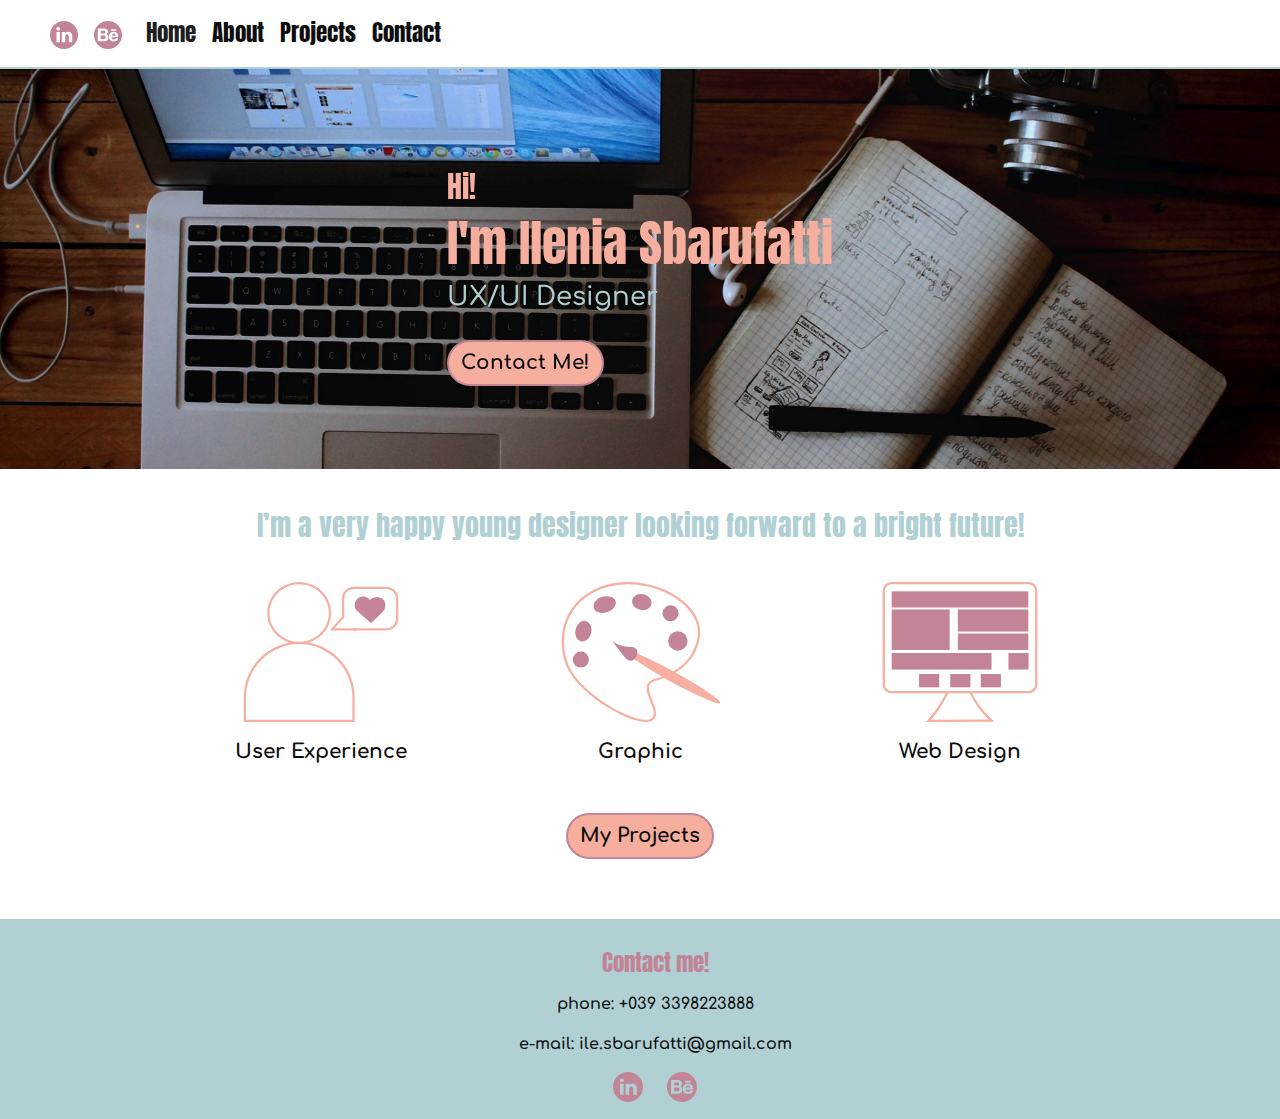
==== index.html @ ed9b3663 "start project" ====
<!DOCTYPE html>
<html lang='en'>
  <head>
    <meta charset='UTF-8'/>
    <meta name="viewport" content="width=device-width, initial-scale=1.0, maximum-scale=1.0"/>
    <title>Ilenia Sbarufatti - Portfolio</title>
    <link rel="preconnect" href="https://fonts.gstatic.com">
    <link href="https://fonts.googleapis.com/css2?family=Anton&display=swap" rel="stylesheet">
    <link rel="preconnect" href="https://fonts.gstatic.com">
    <link href="https://fonts.googleapis.com/css2?family=Comfortaa:wght@300;400;500;600;700&display=swap" rel="stylesheet">
    <link href="css/bootstrap.css" rel="stylesheet" type="text/css">
    <link rel='stylesheet' href='stile.css'/>
    <script src="https://ajax.googleapis.com/ajax/libs/jquery/1.12.4/jquery.min.js"></script>
  <script src="https://code.jquery.com/jquery-3.5.1.slim.min.js" integrity="sha384-DfXdz2htPH0lsSSs5nCTpuj/zy4C+OGpamoFVy38MVBnE+IbbVYUew+OrCXaRkfj" crossorigin="anonymous"></script>
  <script src="https://cdn.jsdelivr.net/npm/popper.js@1.16.0/dist/umd/popper.min.js" integrity="sha384-Q6E9RHvbIyZFJoft+2mJbHaEWldlvI9IOYy5n3zV9zzTtmI3UksdQRVvoxMfooAo" crossorigin="anonymous"></script>
  <script src="https://stackpath.bootstrapcdn.com/bootstrap/4.5.0/js/bootstrap.min.js" integrity="sha384-OgVRvuATP1z7JjHLkuOU7Xw704+h835Lr+6QL9UvYjZE3Ipu6Tp75j7Bh/kR0JKI" crossorigin="anonymous"></script>
  <!-- Latest compiled and minified JavaScript -->

  </head>

  <body class="home">

    <nav class="navbar navbar-expand-lg navbar-light sticky-top">
      <a class="navbar-brand" href="https://www.linkedin.com/in/ilenia-sbarufatti/" target="_blank"><img src="img/icone_contact/linkedin.svg"></a>
      <a class="navbar-brand" href="https://www.behance.net/ileniasbarufatti" target="_blank"><img src="img/icone_contact/behance-logo.svg"></a>

      <button class="navbar-toggler" type="button" data-toggle="collapse" data-target="#navbarNav" aria-controls="navbarNav" aria-expanded="false" aria-label="Toggle navigation">
        <span class="navbar-toggler-icon"></span>
      </button>
      <div class="collapse navbar-collapse" id="navbarNav">
        <ul class="navbar-nav">
          <li class="nav-item active">
            <a class="nav-link" href="index.html">Home <span class="sr-only">(current)</span></a>
          </li>
          <li class="nav-item">
            <a class="nav-link" href="about.html">About</a>
          </li>
          <li class="nav-item">
            <a class="nav-link" href="project.html">Projects</a>
          </li>
          <li class="nav-item">
            <a class="nav-link" href="contact.html">Contact</a>
          </li>
        </ul>
      </div>
    </nav>

    <div class="header_home">
        <div class="titolo">
        <h1 id="hi">Hi!</h1>
        <h1>I'm Ilenia Sbarufatti</h1>
        <h2>UX/UI Designer</h2>
        <a class="btn btn-primary" href="contact.html" role="button">Contact Me!</a>
      </div>
    </div>

    <div class="page">
      <h3 class="happy_designer">I’m a very happy young designer looking forward to a bright future!</h3>
      <div class="icone_cont">
        <div class="icone_home">
          <a href="project.html#ux"><img src="img/icone_grandi/icona_ux.svg"/>
          <p>User Experience</p></a>
        </div>

        <div class="icone_home">
          <a href="project.html#graphic"><img src="img/icone_grandi/icona_grafica.svg"/>
          <p>Graphic</p></a>
        </div>

        <div class="icone_home">
          <a href="project.html#web"><img src="img/icone_grandi/icona_web_design.svg"/>
          <p>Web Design</p></a>
        </div>

      </div>
      <div class="bottone_project">
        <a class="btn btn-primary button_projects" href="project.html" role="button">My Projects</a>
      </div>

    </div> <!-- page -->

    <div class="footer">
      <div class="footer_content">
        <div class="contact_footer">
          <h3>Contact me!</h3>
          <a href="tel:339-8223-888"><p>phone: +039 3398223888</p></a>
          <a href="mailto:ile.sbarufatti@gmail.com" target="_blank"><p>e-mail: ile.sbarufatti@gmail.com</p></a>
          <a href="https://www.linkedin.com/in/ilenia-sbarufatti/" target="_blank"><img src="img/icone_contact/linkedin.svg" class="social"></a>
          <a href="https://www.behance.net/ileniasbarufatti" target="_blank"><img src="img/icone_contact/behance-logo.svg" class="social"></a>
        </div>
      </div>
    </div>

  </body>

</html>
---- stile.css ----
* {
  margin: 0;
  padding: 0;
  box-sizing: border-box;
}

/*font titoli
font-family: 'Anton', sans-serif;
*/

/*font testo
font-family: 'Comfortaa', cursive;
*/

/* COLOR PALETTE
nero: #0D0D0D;
rosa scuro: #C18497;
rosa chiaro: #F8C8D3;
pesca: #F6AF9E;
azzurro: #B0D0D3;
*/

p {
  font-family: 'Comfortaa', cursive;
  font-size: 16px;
  color: #0D0D0D;
  font-weight: 600;
}

h1 {
  font-family: 'Anton', sans-serif;
  color: #F6AF9E;
}

h2 {
  font-family: 'Comfortaa', cursive;
}

h3 {
  font-family: 'Anton', sans-serif;
  font-size: 23px;
  color: #0D0D0D;
}

nav.navbar-light {
  background-color: white;
  padding-left: 50px;
  border-bottom: 2.5px solid #B0D0D3;
}

button.navbar-toggler {
  background-color: #B0D0D3;
  border: 0px;

}

ul.navbar-nav {
  text-align: right;
  font-family: 'Anton', sans-serif;
  color: #0D0D0D;
  font-size: 23px;

}

.navbar-light .navbar-nav .nav-link{
    color: #0D0D0D;
}

.navbar-light .navbar-nav .nav-link:hover{
    color: #B0D0D3;
}

.header_home h1 {
  font-size: 50px;
}
h1#hi {
  font-size: 30px;
}
h2 {
  font-size: 30px;
  color: #B0D0D3
}

.header_home {
  height: 400px;
  display: flex;
  flex-direction: column;
  align-items: center;
  width: 100%;
  background-image: url(img/home_img.jpg);
  background-position: center;
  background-repeat: no-repeat;
  background-size: cover;

}

.titolo {
  margin-top: 100px;
  filter: brightness(100%);
}

a.btn.btn-primary {
  background-color: #F6AF9E;
  font-family: 'Comfortaa', cursive;
  font-size: 20px;
  font-weight: 700;
  color: #0D0D0D;
  border: 2px solid #C18497;
  border-radius: 30px;
  margin-top: 20px;
}

a.btn.btn-primary:hover {
  background-color: #C18497;
}

a.btn.btn-primary::selection {
  background-color: #C18497;
}

h3.happy_designer {
  color: #B0D0D3;
  text-align: center;
  margin-top: 40px;
}

.icone_home img {
  width: 105px;
  height: 92px;
  margin-bottom: 15px;
}

.icone_home {
  text-align: center;
  margin: 0 auto;
}


.icone_home p {
  font-weight: 700;
  font-size: 20px;
  justify-content: center;
}

.icone_home a {
  text-decoration: none;
}

.icone_home a :hover {
  color:#B0D0D3;
}

.icone_cont {
margin: 40px 0px 10px 0px;
}

.bottone_project {
  text-align: center;
  margin: 0 auto;
  margin-bottom: 40px;
}

.footer {
  height: 200px;
  width: 100%;
  background-color: #B0D0D3;
  margin-top: 60px;
  padding-left: 30px;
}

.footer img {
  width: 30px;
  height: 30px;
}

.navbar-brand img {
  width: 28px;
  height: 28px;
}

.footer_content {
  max-width: 960px;
  margin: 0 auto;
  display: flex;
  flex-direction: column;
  align-items: center;
  padding-top: 30px;
  text-align: center;
}

.contact_footer h3{
  margin-bottom: 15px;
  color: #C18497;
}
.contact_footer a {
  text-decoration: none;
}

.contact_footer a :hover {
  color: white;
}



.contact_footer img.social {
  margin: 0px 10px;
}

/*About*/

h1.titolo_page {
  font-size: 40px;
  color: #0D0D0D;
  background-color: #B0D0D3;
  padding: 20px 0px 20px 40px;
  margin-bottom: 0;
}

.header_about {
  height: 350px;
  width: 100%;
  display: flex;
  justify-content: center;
  flex-direction: column;
  align-items: flex-end;
  background-image: url("img/profilo_desktop2.png");
  background-position: left;
  background-repeat: no-repeat;
}

h1.grande {
  font-size: 70px;
}

.intro {
  background-color: #F8C8D3;
  margin-top: 20px;
  margin-bottom: 40px;
  padding: 20px;
}

.intro p {
  font-size: 18px;
}

img.cv {
  width: 71px;
  height: 54px;
}
.cv_icone {
  text-align: center;
  margin: 0 auto;
  margin-top: 20px;
  margin-bottom: 20px;
}

.date {
  text-align: center;
  margin-top: 30px;
  margin-bottom: 30px;
}

.date h3 {
  font-size: 22px;
  color: #B0D0D3;
  padding: 5px;
  border: 2px solid #C18497;
  border-radius: 2px;
}

.linea {
  height: 32px;
  width: 2px;
  background-color: #C18497;
  margin-top: 0;
  text-align: center;
  margin: 0 auto;
  margin-bottom: 10px;
}
a.btn.btn-primary.button_cv {
  margin-top: 0px;
}

.skill_icon img {
  width: 56px;
  height: 50px;
  margin-top: 10px;
  margin-bottom: 10px;
}

.skills {
  display: flex;
  flex-direction: row;
  justify-content: space-around;
  text-align: center;
  margin: 0 auto;
  margin-bottom: 20px;
}

h3.skill_title {
  font-size: 20px;
  text-align: center;
  margin: 0 auto;
  color: #C18497;
  border: 2px solid #B0D0D3;
  padding: 5px;
  border-radius: 2px;
  width: 170px;

}

.linea_skill {
  height: 32px;
  width: 2px;
  background-color: #B0D0D3;
  margin-top: 0;
  text-align: center;
  margin: 0 auto;
}

/* PROJECTS*/

.header_projects {
  height: 350px;
  background-image: url("img/work.png");
  background-repeat: no-repeat;
  background-size: cover;
  width: 100%;
  display: flex;
  justify-content: center;
  flex-direction: column;
  align-items: flex-end;
}

.header_title {
  max-width: 960px;
  margin: 0 auto;
}

.projects_head h1 {
  color: #0D0D0D;
}

.port_title {
  text-align: center;
  margin-top: 30px;
}

.card-title {
  color: #B0D0D3;
  font-size: 20px;
  margin-top: 15px;
}
.card {
  height: 400px;
  width: 300px;;
  margin-top: 20px;
  margin-bottom: 20px;
  border: 2px solid #F8C8D3;
  box-shadow: 0 4px 8px 0 rgba(0, 0, 0, 0.2), 0 6px 10px 0 rgba(0, 0, 0, 0.15);
}

.card-img-1 {
  height: 200px;
  width: 300px;
  text-align: center;
  margin: 0 auto;
  background-image: url("img/gbin.svg");
  background-position: center;
  background-repeat: no-repeat;
  background-size: contain;
}

.card-img-2 {
  height: 200px;
  width: 300px;
  text-align: center;
  margin: 0 auto;
  background-image: url("img/mycare_logo.png");
  background-position: center;
  background-repeat: no-repeat;
  background-size: contain;
}

.card-img-3 {
  height: 200px;
  width: 300px;
  text-align: center;
  margin: 0 auto;
  background-image: url("img/circle_wear.svg");
  background-position: center;
  background-repeat: no-repeat;
  background-size: contain;
}

.card-img-4 {
  height: 200px;
  width: 300px;
  text-align: center;
  margin: 0 auto;
  background-image: url("img/jpic.jpg");
  background-position: center;
  background-repeat: no-repeat;
  background-size: cover;
}

.card-img-5 {
  height: 200px;
  width: 300px;
  text-align: center;
  margin: 0 auto;
  background-image: url("img/estetica_logo.png");
  background-position: center;
  background-repeat: no-repeat;
  background-size: contain;
}

a.btn.btn-primary.findout {
  margin-top: 10px;
}

.portfolio {
  text-align: center;
  margin: 0 auto;
  display: flex;
  flex-direction: column;
  align-items: center;
}

/* CONTACT */

.header_contact {
  height: 350px;
  background-image: url("img/posta.png");
  background-repeat: no-repeat;
  background-size: cover;
  background-position: center;
  width: 100%;
  display: flex;
  flex-direction: column;
  justify-content: center;
  align-items: flex-end;
}

.contact_head h1 {
  color: #C18497;
}

.contact img {
  width: 60px;
  height: 77px;
  margin-bottom: 15px;
}

.contact a {
  text-decoration: none;
  color: #0D0D0D;
}

.contact_card {
  text-align: center;
  margin: 0 auto;
  margin-top: 30px;
  margin-bottom: 20px;
}

h3.contact-title {
  color: #F6AF9E;
  margin-bottom: 15px;
  font-size: 26px;
}

p.contact-text {
  font-size: 20px;
}

.contact {
  display: flex;
  flex-direction: column;
  align-items: center;
  margin-top: 30px;
}

.social a img {
  width: 41px;
  height: 41px;
  margin-top: -10px;
  margin-right: 10px;
  margin-left: 10px;
}

/* MY CARE*/
h1.project_intern {
  font-size: 30px;
  color: #0D0D0D;
  background-color: #F6AF9E;
  padding: 20px 0px 20px 40px;
  margin-bottom: 0;
}

.ux_header {
  height: 230px;
  width: 100%;
  background-image: url("img/ux_header.jpg");
  background-position: center;
  background-repeat: no-repeat;
  background-size: cover;
}

h3.intern {
  margin-top: 30px;
  margin-bottom: 20px;
}

img.mycare {
  width: 230px;
  height: 170px;
}

.intro_product {
  display: flex;
  flex-direction: column;
  align-items: center;
}

.intro_product p {
  padding: 20px;
}

img.bracciale {
  height: 500px;
}

img.app {
  height: 500px;
}

.prototype {
  display: flex;
  flex-direction: row;
  justify-content: center;
}

.personas_card img {
  height: 100px;
  width: 100px;
}

.personas_card {
  max-width: 300px;
  text-align: center;
}

.personas {
  display: flex;
  flex-direction: column;
  align-items: center;
}

/* GBIN*/

img.gbin {
  width: 350px;
  height: auto;
}

.gbin-img {
  width: 400px;
  height: 400px;
}

/* CRICLE WEAR */
.graphic_header {
  height: 230px;
  width: 100%;
  background-image: url("img/graphic_header.jpg");
  background-position: center;
  background-repeat: no-repeat;
  background-size: cover;
}

.circle_logo {
  width: 200px;
  height: 200px;
}

.colore1 {
  width: 60px;
  height: 60px;
  border-radius: 100%;
  background-color: #ffb4a2;
  margin: 0px 10px;
}
.colore2 {
  width: 60px;
  height: 60px;
  border-radius: 100%;
  background-color: #ffcdb2;
  margin: 0px 10px;
}
.colore3 {
  width: 60px;
  height: 60px;
  border-radius: 100%;
  background-color: #e5989b;
  margin: 0px 10px;
}
.colore4 {
  width: 60px;
  height: 60px;
  border-radius: 100%;
  background-color: #b88290;
  margin: 0px 10px;
}
.colore5 {
  width: 60px;
  height: 60px;
  border-radius: 100%;
  background-color: #7acade;
  margin: 0px 10px;
}

.logo-palette {
  display: flex;
  flex-direction: column;
  align-items: center;
}

.palette {
  display: flex;
  flex-direction: row;
  justify-content: space-around;
}

.icons img {
  width: 80px;
  height: 80px;
}

.icons {
  display: flex;
  flex-direction: row;
  justify-content: space-around;
}

.post img {
  width: 400px;
  height: auto;
}

.post {
  display: flex;
  flex-direction: column;
  align-items: center;
}

.youtube img {
  width: 700px;
  height: auto;
  margin-bottom: 20px;
}

.youtube {
  display: flex;
  flex-direction: column;
  align-items: center;
}



/* Mobile small screen*/
@media only screen and (max-width: 767px){

  .page, h3, p {
    padding: 0px 10px;
  }

  .date h3 {
    width: 200px;
    margin: 0 auto;
  }

  .header_about h1 {
    color: #B0D0D3;
  }
  .header_about {
    justify-content: flex-end;
  }

  .gbin-prototype {
    display: flex;
    flex-direction: column;
    align-items: center;
  }

  .post img {
    margin-bottom: 20px;
  }

  .youtube img {
    width: 350px;
    height: auto;
    margin-bottom: 20px;
  }

}

/*Tablet medium screen */
@media only screen and (min-width: 768px) and (max-width: 991px) {

  .page, h3, p {
    padding: 0px 10px;
  }
  .date h3 {
    width: 200px;
    margin: 0 auto;
  }

  .gbin-prototype {
    display: flex;
    flex-direction: column;
    align-items: center;
  }
  .post img {
    margin-bottom: 20px;
  }

}

/*Desktop lg screen*/
@media only screen and (min-width: 992px) /*and (max-width: 1199px)*/{

  .header h1 {
    font-size: 50px;
  }
  .header h1#hi {
    font-size: 26px;
  }
  h2 {
    font-size: 26px;
    color: #B0D0D3
  }
  .page {
    max-width: 960px;
    margin: 0 auto;
  }

  .happy_designer {
    font-size: 28px;
  }

  .icone_cont {
    display: flex;
  justify-content: space-around;
  }

  .icone_home img {
    width: 170px;
    height: 140px;
  }

 .education {
   display: flex;
   flex-direction: row;
   justify-content: space-around;
 }

 .work {
   display: flex;
   flex-direction: row;
   justify-content: center;
 }

 img.cv {
   width: 81px;
   height: 64px;
 }

 .date h3 {
   width: 200px;
   margin: 0 auto;
 }

 .date_work {
   margin-right: 10px;
   margin-left: 10px;
 }

 .skills img {
   width: 76px;
   height: 70px;
 }

.portfolio {
  display: flex;
  flex-direction: row;
  justify-content: space-around;
}

.contact img {
  width: 100px;
  height: 100px;
}

.contact {
  display: flex;
  flex-direction: row;
  justify-content: space-around;
}

.personas {
  display: flex;
  flex-direction: row;
  justify-content: space-around;
}

.intro_product {
  display: flex;
  flex-direction: row;
  justify-content: center;
}

.personas {
  align-items: flex-start;
  justify-content: space-around;
  height: 300px;
}

.logo-palette {
  display: flex;
  flex-direction: row;
  justify-content: space-around;
}

.post img {
  width: 350px;
  height: auto;
  padding: 0px 10px;
}
.post {
  display: flex;
  flex-direction: row;
  justify-content: space-around;
}
}

/*extra large screen
@media only screen and (min-width: 1200px) {
  .page {
    max-width: 960px;
    margin: 0 auto;
  }

  .icone_cont {
    display: flex;
  justify-content: space-around;
  }

  .home {
    height: 100vh;
  }

  .header_home {
    height: 55vh;
  }

  .icone_cont {
    height: 25vh;
  }

  .footer {
    height: 20vh;
  }

  h3.happy_designer {
    font-size: 30px;
  }

  .header_about {
    padding-right: 100px;
  }


  .education {
    display: flex;
    flex-direction: row;
    justify-content: space-around;
  }

  .work {
    display: flex;
    flex-direction: row;
    justify-content: center;
  }
  img.cv {
    width: 81px;
    height: 64px;
  }
  .date h3 {
    width: 200px;
    margin: 0 auto;

  }
  .skills img {
    width: 66px;
    height: 60px;
  }

}*/
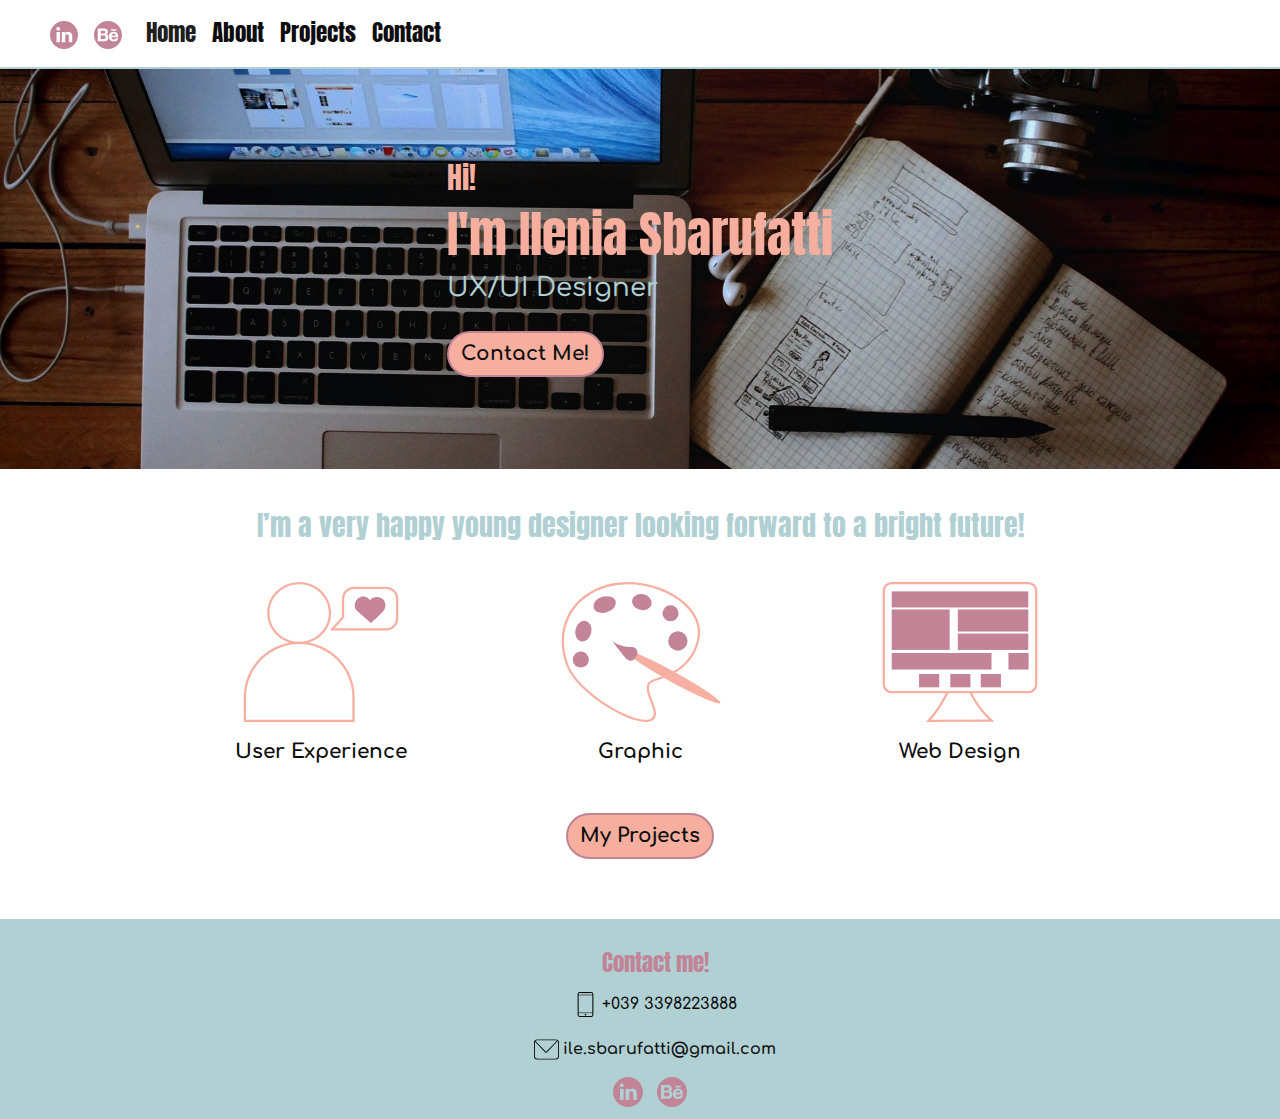
==== commit 0aabac62: "last modifies" ====
--- a/index.html
+++ b/index.html
@@ -54,7 +54,7 @@
       </div>
     </div>
 
-    <div class="page">
+    <div class="page page_calc">
       <h3 class="happy_designer">I’m a very happy young designer looking forward to a bright future!</h3>
       <div class="icone_cont">
         <div class="icone_home">
@@ -83,8 +83,12 @@
       <div class="footer_content">
         <div class="contact_footer">
           <h3>Contact me!</h3>
-          <a href="tel:339-8223-888"><p>phone: +039 3398223888</p></a>
-          <a href="mailto:ile.sbarufatti@gmail.com" target="_blank"><p>e-mail: ile.sbarufatti@gmail.com</p></a>
+          <a href="tel:339-8223-888" class="icon_footer">
+            <img src="img/icone_contact/phone_black.svg">
+            <p>+039 3398223888</p></a>
+          <a href="mailto:ile.sbarufatti@gmail.com" target="_blank" class="icon_footer">
+            <img src="img/icone_contact/mail_black.svg">
+            <p>ile.sbarufatti@gmail.com</p></a>
           <a href="https://www.linkedin.com/in/ilenia-sbarufatti/" target="_blank"><img src="img/icone_contact/linkedin.svg" class="social"></a>
           <a href="https://www.behance.net/ileniasbarufatti" target="_blank"><img src="img/icone_contact/behance-logo.svg" class="social"></a>
         </div>
--- a/stile.css
+++ b/stile.css
@@ -86,17 +86,16 @@
   display: flex;
   flex-direction: column;
   align-items: center;
+  justify-content: center;
   width: 100%;
   background-image: url(img/home_img.jpg);
   background-position: center;
   background-repeat: no-repeat;
   background-size: cover;
-
 }
 
 .titolo {
-  margin-top: 100px;
-  filter: brightness(100%);
+padding: 10px;
 }
 
 a.btn.btn-primary {
@@ -186,6 +185,8 @@
   align-items: center;
   padding-top: 30px;
   text-align: center;
+  margin: 0 auto;
+
 }
 
 .contact_footer h3{
@@ -200,10 +201,22 @@
   color: white;
 }
 
-
+.icon_footer img {
+  width:25px;
+  height: 25px;
+  margin-right: 4px;
+
+}
+
+.icon_footer {
+  display: flex;
+  flex-direction: row;
+  justify-content: center;
+  margin-top: 5px;
+}
 
 .contact_footer img.social {
-  margin: 0px 10px;
+  margin: 0px 10px 0px 0px;
 }
 
 /*About*/
@@ -335,6 +348,7 @@
 .header_title {
   max-width: 960px;
   margin: 0 auto;
+  padding: 10px;
 }
 
 .projects_head h1 {
@@ -360,59 +374,14 @@
   box-shadow: 0 4px 8px 0 rgba(0, 0, 0, 0.2), 0 6px 10px 0 rgba(0, 0, 0, 0.15);
 }
 
-.card-img-1 {
+.card-img {
   height: 200px;
   width: 300px;
-  text-align: center;
-  margin: 0 auto;
-  background-image: url("img/gbin.svg");
-  background-position: center;
-  background-repeat: no-repeat;
-  background-size: contain;
-}
-
-.card-img-2 {
+}
+.card-img img {
   height: 200px;
-  width: 300px;
-  text-align: center;
-  margin: 0 auto;
-  background-image: url("img/mycare_logo.png");
-  background-position: center;
-  background-repeat: no-repeat;
-  background-size: contain;
-}
-
-.card-img-3 {
-  height: 200px;
-  width: 300px;
-  text-align: center;
-  margin: 0 auto;
-  background-image: url("img/circle_wear.svg");
-  background-position: center;
-  background-repeat: no-repeat;
-  background-size: contain;
-}
-
-.card-img-4 {
-  height: 200px;
-  width: 300px;
-  text-align: center;
-  margin: 0 auto;
-  background-image: url("img/jpic.jpg");
-  background-position: center;
-  background-repeat: no-repeat;
-  background-size: cover;
-}
-
-.card-img-5 {
-  height: 200px;
-  width: 300px;
-  text-align: center;
-  margin: 0 auto;
-  background-image: url("img/estetica_logo.png");
-  background-position: center;
-  background-repeat: no-repeat;
-  background-size: contain;
+  width: auto;
+padding-top: 10px;
 }
 
 a.btn.btn-primary.findout {
@@ -431,7 +400,7 @@
 
 .header_contact {
   height: 350px;
-  background-image: url("img/posta.png");
+  background-image: url("img/contact_header.jpg");
   background-repeat: no-repeat;
   background-size: cover;
   background-position: center;
@@ -443,7 +412,7 @@
 }
 
 .contact_head h1 {
-  color: #C18497;
+  color: #0D0D0D;
 }
 
 .contact img {
@@ -490,6 +459,12 @@
 }
 
 /* MY CARE*/
+
+.project_intern a {
+  text-decoration: none;
+  color: #0D0D0D;
+}
+
 h1.project_intern {
   font-size: 30px;
   color: #0D0D0D;
@@ -537,9 +512,10 @@
 
 .prototype {
   display: flex;
-  flex-direction: row;
-  justify-content: center;
-}
+  flex-direction: column;
+  align-items: center;
+}
+
 
 .personas_card img {
   height: 100px;
@@ -568,6 +544,8 @@
   width: 400px;
   height: 400px;
 }
+
+
 
 /* CRICLE WEAR */
 .graphic_header {
@@ -589,35 +567,35 @@
   height: 60px;
   border-radius: 100%;
   background-color: #ffb4a2;
-  margin: 0px 10px;
+  margin: 5px 10px;
 }
 .colore2 {
   width: 60px;
   height: 60px;
   border-radius: 100%;
   background-color: #ffcdb2;
-  margin: 0px 10px;
+  margin: 5px 10px;
 }
 .colore3 {
   width: 60px;
   height: 60px;
   border-radius: 100%;
   background-color: #e5989b;
-  margin: 0px 10px;
+  margin: 5px 10px;
 }
 .colore4 {
   width: 60px;
   height: 60px;
   border-radius: 100%;
   background-color: #b88290;
-  margin: 0px 10px;
+  margin: 5px 10px;
 }
 .colore5 {
   width: 60px;
   height: 60px;
   border-radius: 100%;
   background-color: #7acade;
-  margin: 0px 10px;
+  margin: 5px 10px;
 }
 
 .logo-palette {
@@ -630,21 +608,24 @@
   display: flex;
   flex-direction: row;
   justify-content: space-around;
+  flex-wrap: wrap;
 }
 
 .icons img {
   width: 80px;
   height: 80px;
+  margin: 5px 0px;
 }
 
 .icons {
   display: flex;
   flex-direction: row;
   justify-content: space-around;
+  flex-wrap: wrap;
 }
 
 .post img {
-  width: 400px;
+  width: 100%;
   height: auto;
 }
 
@@ -655,7 +636,7 @@
 }
 
 .youtube img {
-  width: 700px;
+  width: 100%;
   height: auto;
   margin-bottom: 20px;
 }
@@ -666,7 +647,105 @@
   align-items: center;
 }
 
-
+/* JPIC*/
+
+.jpic_logo {
+  width: 200px;
+  height: auto;
+}
+
+.brochure {
+  display: flex;
+  flex-direction: column;
+  align-items: center;
+}
+
+.brochure img {
+  margin: 10px 10px;
+  width: 100%;
+  height: auto;
+}
+
+/* Centro estetica */
+
+.web_header {
+  height: 230px;
+  width: 100%;
+  background-image: url("img/web_header.jpg");
+  background-position: center;
+  background-repeat: no-repeat;
+  background-size: cover;
+}
+
+.estetica_logo {
+  width: 200px;
+  height: auto;
+}
+.colore1b {
+  width: 60px;
+  height: 60px;
+  border-radius: 100%;
+  background-color: #492d22;
+  margin: 5px 10px;
+}
+.colore2b {
+  width: 60px;
+  height: 60px;
+  border-radius: 100%;
+  background-color: #95654f;
+  margin: 5px 10px;
+}
+.colore3b {
+  width: 60px;
+  height: 60px;
+  border-radius: 100%;
+  background-color: #b3a08f;
+  margin: 5px 10px;
+}
+.colore4b {
+  width: 60px;
+  height: 60px;
+  border-radius: 100%;
+  background-color: #c46126;
+  margin: 5px 10px;
+}
+
+.typo1 h3 {
+  font-family: 'Mukta', sans-serif;
+  color: #492d22;
+  font-size: 30px;
+}
+
+.typo2 h3 {
+  font-family: 'Muli', sans-serif;
+}
+
+p.parag {
+  font-family: 'Muli', sans-serif;
+  font-size: 17px;
+}
+
+.typo {
+  display: flex;
+  flex-direction: column;
+  align-items: flex-start;
+}
+
+.wireframe img{
+  width: 300px;
+  height: auto;
+  margin: 10px 20px;
+  border: 2px solid #B0D0D3;
+  border-radius: 7px;
+  box-shadow: 5px 5px 5px #aaaaaa;
+}
+
+.wireframe {
+  display: flex;
+  flex-direction: row;
+  justify-content: center;
+  flex-wrap: wrap;
+}
 
 /* Mobile small screen*/
 @media only screen and (max-width: 767px){
@@ -687,21 +766,15 @@
     justify-content: flex-end;
   }
 
-  .gbin-prototype {
-    display: flex;
-    flex-direction: column;
-    align-items: center;
-  }
-
   .post img {
     margin-bottom: 20px;
   }
 
-  .youtube img {
-    width: 350px;
-    height: auto;
-    margin-bottom: 20px;
-  }
+  .gbin-img {
+    width: 300px;
+    height: 300px;
+  }
+
 
 }
 
@@ -716,14 +789,11 @@
     margin: 0 auto;
   }
 
-  .gbin-prototype {
-    display: flex;
-    flex-direction: column;
-    align-items: center;
-  }
   .post img {
     margin-bottom: 20px;
   }
+
+
 
 }
 
@@ -744,6 +814,10 @@
     max-width: 960px;
     margin: 0 auto;
   }
+
+.page_calc {
+  min-height: calc(100vh - 400px - 200px - 100px - 68.5px);
+}
 
   .happy_designer {
     font-size: 28px;
@@ -826,6 +900,12 @@
   height: 300px;
 }
 
+.prototype {
+  display: flex;
+  flex-direction: row;
+  justify-content: center;
+}
+
 .logo-palette {
   display: flex;
   flex-direction: row;
@@ -842,6 +922,13 @@
   flex-direction: row;
   justify-content: space-around;
 }
+
+.wireframe img{
+  width: auto;
+  height: 800px;
+  margin: 10px 3px;
+}
+
 }
 
 /*extra large screen
